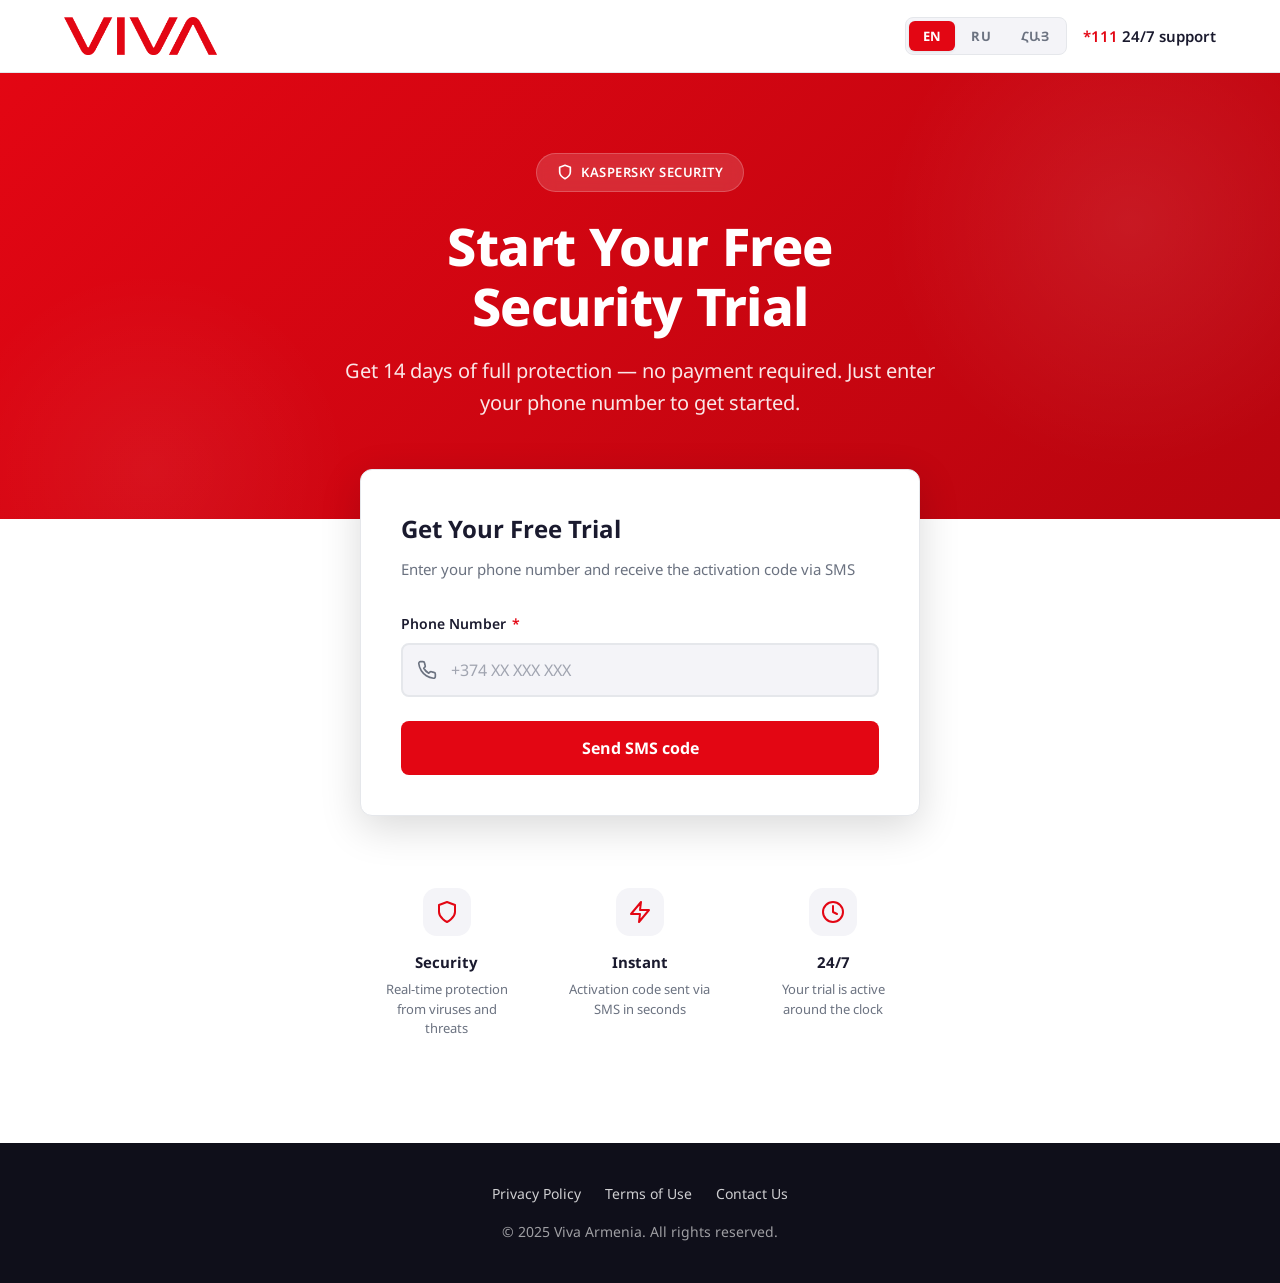
==== template/landing.html @ 650e8e5c "feat: add different sms" ====
<!DOCTYPE html>
<html lang="en">
<head>
<meta charset="UTF-8">
<meta name="viewport" content="width=device-width, initial-scale=1.0">
<!-- content пустой: на localhost / 127.0.0.1 запросы идут на тот же host, порт 4000 (см. resolveApiBase). Иначе задай origin BFF, например https://api.example.com -->
<meta name="viva-api-base" content="">
<title>Viva Armenia — Get Your Security Subscription</title>
<link href="https://fonts.googleapis.com/css2?family=Noto+Sans+Armenian:wght@400;500;600;700;800;900&display=swap" rel="stylesheet">
<style>
/* =============================================
   viva-kit.css — CSS Kit for Viva-style Landing Pages
   Based on viva.am design language
   ============================================= */
*, *::before, *::after { margin: 0; padding: 0; box-sizing: border-box; }
html { scroll-behavior: smooth; }
body {
    font-family: 'Noto Sans Armenian', -apple-system, BlinkMacSystemFont, 'Segoe UI', sans-serif;
    color: #1a1a2e;
    background: #fff;
    line-height: 1.6;
    -webkit-font-smoothing: antialiased;
    overflow-x: hidden;
}
a { text-decoration: none; color: inherit; }
img { max-width: 100%; display: block; }
button { cursor: pointer; font-family: inherit; }
ul { list-style: none; }

:root {
    --viva-red: #E30613;
    --viva-red-dark: #B8050F;
    --viva-red-light: #FF2030;
    --viva-bg: #FFFFFF;
    --viva-bg-alt: #F4F4F8;
    --viva-bg-dark: #0F0F1A;
    --viva-text: #1A1A2E;
    --viva-text-muted: #6B7280;
    --viva-text-light: #FFFFFF;
    --viva-border: #E5E7EB;
    --viva-success: #10B981;
    --viva-warning: #F59E0B;
    --viva-error: #EF4444;
    --viva-shadow-sm: 0 1px 3px rgba(0,0,0,0.08);
    --viva-shadow: 0 4px 16px rgba(0,0,0,0.1);
    --viva-shadow-lg: 0 12px 40px rgba(0,0,0,0.15);
    --viva-radius: 12px;
    --viva-radius-sm: 8px;
    --viva-radius-lg: 20px;
    --viva-max-width: 1200px;
    --viva-transition: 0.25s cubic-bezier(0.4, 0, 0.2, 1);
}

.container { max-width: var(--viva-max-width); margin: 0 auto; padding: 0 24px; }

/* ===== HEADER ===== */
.viva-header {
    background: rgba(255,255,255,0.95);
    border-bottom: 1px solid var(--viva-border);
    position: sticky;
    top: 0;
    z-index: 100;
    backdrop-filter: blur(12px);
}
.viva-header__inner {
    max-width: var(--viva-max-width);
    margin: 0 auto;
    padding: 0 24px;
    height: 72px;
    display: flex;
    align-items: center;
    justify-content: space-between;
}
.viva-logo { display: flex; align-items: center; gap: 12px; text-decoration: none; }
.viva-logo img {
    height: 38px;
    width: auto;
    max-width: 200px;
    object-fit: contain;
    display: block;
}
.viva-header__phone { font-size: 15px; font-weight: 600; color: var(--viva-text); }
.viva-header__phone a { color: var(--viva-red); }

/* ===== LANG SWITCHER ===== */
.viva-lang-switcher {
    display: flex; gap: 2px;
    background: var(--viva-bg-alt);
    border-radius: 8px; padding: 3px;
    border: 1px solid var(--viva-border);
}
.viva-lang-btn {
    padding: 6px 14px; border: none; background: transparent;
    font-family: inherit; font-size: 13px; font-weight: 700;
    color: var(--viva-text-muted); cursor: pointer;
    border-radius: 6px; transition: var(--viva-transition);
    letter-spacing: 0.3px; text-transform: uppercase;
}
.viva-lang-btn.active {
    background: var(--viva-red); color: var(--viva-text-light);
    box-shadow: var(--viva-shadow-sm);
}
.viva-lang-btn:hover:not(.active) { color: var(--viva-text); background: rgba(0,0,0,0.04); }

/* ===== HERO ===== */
.viva-hero {
    background: linear-gradient(135deg, var(--viva-red) 0%, var(--viva-red-dark) 100%);
    position: relative; overflow: hidden;
    padding: 80px 0 100px;
}
.viva-hero::before {
    content: ''; position: absolute;
    top: -100px; right: -100px;
    width: 500px; height: 500px;
    background: radial-gradient(circle, rgba(255,255,255,0.08) 0%, transparent 70%);
    border-radius: 50%;
}
.viva-hero::after {
    content: ''; position: absolute;
    bottom: -150px; left: -50px;
    width: 400px; height: 400px;
    background: radial-gradient(circle, rgba(255,255,255,0.05) 0%, transparent 70%);
    border-radius: 50%;
}
.viva-hero__content {
    position: relative; z-index: 1;
    text-align: center; color: var(--viva-text-light);
}
.viva-hero__badge {
    display: inline-flex; align-items: center; gap: 8px;
    background: rgba(255,255,255,0.15);
    backdrop-filter: blur(8px);
    padding: 8px 20px; border-radius: 100px;
    font-size: 13px; font-weight: 600;
    letter-spacing: 0.5px; text-transform: uppercase;
    margin-bottom: 24px;
    border: 1px solid rgba(255,255,255,0.2);
}
.viva-hero h1 {
    font-size: clamp(32px, 5vw, 52px);
    font-weight: 800; line-height: 1.15;
    margin-bottom: 20px; letter-spacing: -0.5px;
}
.viva-hero p {
    font-size: clamp(16px, 2vw, 20px);
    opacity: 0.9; max-width: 600px;
    margin: 0 auto; line-height: 1.6;
}

/* ===== MAIN ===== */
.viva-main {
    margin-top: -50px;
    position: relative; z-index: 2;
    padding-bottom: 80px;
}
.viva-main__inner {
    max-width: 560px; margin: 0 auto;
}

/* ===== CARD ===== */
.viva-card {
    background: var(--viva-bg);
    border-radius: var(--viva-radius);
    box-shadow: var(--viva-shadow-lg);
    padding: 40px;
    border: 1px solid var(--viva-border);
}
.viva-card__title {
    font-size: 24px; font-weight: 700;
    margin-bottom: 8px; color: var(--viva-text);
}
.viva-card__subtitle {
    font-size: 15px; color: var(--viva-text-muted);
    margin-bottom: 32px;
}

/* ===== FORM ===== */
.viva-form-group { margin-bottom: 24px; }
.viva-form-label {
    display: block; font-size: 14px;
    font-weight: 600; margin-bottom: 8px;
    color: var(--viva-text);
}
.viva-form-label span { color: var(--viva-red); margin-left: 2px; }
.viva-input-wrap { position: relative; }
.viva-input-wrap .viva-input-icon {
    position: absolute; left: 16px; top: 50%;
    transform: translateY(-50%);
    color: var(--viva-text-muted);
    pointer-events: none; display: flex;
}
.viva-input {
    width: 100%; padding: 14px 16px 14px 48px;
    border: 2px solid var(--viva-border);
    border-radius: var(--viva-radius-sm);
    font-size: 16px; font-family: inherit;
    color: var(--viva-text); background: var(--viva-bg-alt);
    transition: var(--viva-transition);
}
.viva-input:focus {
    outline: none; border-color: var(--viva-red);
    background: var(--viva-bg);
    box-shadow: 0 0 0 4px rgba(227, 6, 19, 0.1);
}
.viva-input::placeholder { color: #A0A4B0; }
.viva-input.input-error { border-color: var(--viva-error); background: #FEF2F2; }
.viva-field-error {
    font-size: 13px; color: var(--viva-error);
    margin-top: 6px; display: none;
}
.viva-field-error.show { display: block; }

.viva-otp-step {
    display: none;
    margin-top: 20px;
    padding-top: 20px;
    border-top: 1px solid var(--viva-border);
}
.viva-otp-step.is-visible { display: block; }

/* ===== BUTTONS ===== */
.viva-btn {
    display: inline-flex; align-items: center;
    justify-content: center; gap: 10px;
    padding: 16px 32px; border: none;
    border-radius: var(--viva-radius-sm);
    font-size: 16px; font-weight: 700;
    font-family: inherit; transition: var(--viva-transition);
    cursor: pointer; width: 100%;
    position: relative; overflow: hidden;
}
.viva-btn--primary {
    background: var(--viva-red); color: var(--viva-text-light);
}
.viva-btn--primary:hover {
    background: var(--viva-red-dark);
    transform: translateY(-1px);
    box-shadow: 0 6px 20px rgba(227, 6, 19, 0.35);
}
.viva-btn--primary:active { transform: translateY(0); }
.viva-btn:disabled {
    opacity: 0.6; cursor: not-allowed;
    transform: none !important; box-shadow: none !important;
}
.viva-btn__spinner {
    width: 20px; height: 20px;
    border: 2.5px solid rgba(255,255,255,0.3);
    border-top-color: #fff; border-radius: 50%;
    animation: spin 0.7s linear infinite; display: none;
}
.viva-btn--loading .viva-btn__spinner { display: block; }
.viva-btn--loading .viva-btn__text { opacity: 0; }
@keyframes spin { to { transform: rotate(360deg); } }

/* ===== RESULT ===== */
.viva-result { margin-top: 28px; display: none; }
.viva-result.show { display: block; animation: fadeSlideUp 0.4s ease; }
@keyframes fadeSlideUp {
    from { opacity: 0; transform: translateY(12px); }
    to { opacity: 1; transform: translateY(0); }
}
.viva-result__card {
    border-radius: var(--viva-radius-sm);
    padding: 24px; border: 1px solid;
}
.viva-result__card--success { background: #F0FDF4; border-color: #BBF7D0; }
.viva-result__card--error { background: #FEF2F2; border-color: #FECACA; }
.viva-result__header {
    display: flex; align-items: center; gap: 12px; margin-bottom: 16px;
}
.viva-result__icon {
    width: 40px; height: 40px; border-radius: 50%;
    display: flex; align-items: center; justify-content: center;
    flex-shrink: 0;
}
.viva-result__icon--success { background: var(--viva-success); color: white; }
.viva-result__icon--error { background: var(--viva-error); color: white; }
.viva-result__title { font-size: 18px; font-weight: 700; }
.viva-result__title--success { color: #166534; }
.viva-result__title--error { color: #991B1B; }
.viva-result__details {
    list-style: none; display: flex; flex-direction: column; gap: 10px;
}
.viva-result__detail {
    display: flex; justify-content: space-between; align-items: center;
    font-size: 14px; padding-bottom: 10px;
    border-bottom: 1px solid rgba(0,0,0,0.06);
}
.viva-result__detail:last-child { border-bottom: none; padding-bottom: 0; }
.viva-result__label { color: var(--viva-text-muted); font-weight: 500; }
.viva-result__value { font-weight: 600; color: var(--viva-text); text-align: right; }
.viva-result__status {
    display: inline-flex; align-items: center; gap: 6px;
    padding: 3px 10px; border-radius: 100px;
    font-size: 12px; font-weight: 700;
    text-transform: uppercase; letter-spacing: 0.3px;
}
.viva-result__status--active { background: #DCFCE7; color: #166534; }
.viva-result__status--expired { background: #FEF3C7; color: #92400E; }
.viva-result__status--cancelled { background: #FEE2E2; color: #991B1B; }
.viva-result__status--trial { background: #DBEAFE; color: #1E40AF; }
.viva-result__status__dot { width: 7px; height: 7px; border-radius: 50%; }
.viva-result__status--active .viva-result__status__dot { background: #16A34A; }
.viva-result__status--expired .viva-result__status__dot { background: #D97706; }
.viva-result__status--cancelled .viva-result__status__dot { background: #DC2626; }
.viva-result__status--trial .viva-result__status__dot { background: #2563EB; }

.viva-result__message {
    margin-top: 16px; padding: 12px 16px;
    border-radius: var(--viva-radius-sm);
    font-size: 14px; line-height: 1.5;
}
.viva-result__message--success { background: rgba(16, 185, 129, 0.1); color: #166534; }
.viva-result__message--error { background: rgba(239, 68, 68, 0.1); color: #991B1B; }

/* ===== FEATURES ===== */
.viva-features {
    margin-top: 48px;
    display: grid;
    grid-template-columns: repeat(3, 1fr);
    gap: 20px;
}
@media (max-width: 768px) { .viva-features { grid-template-columns: 1fr; } }
.viva-feature { text-align: center; padding: 24px 16px; }
.viva-feature__icon {
    width: 48px; height: 48px; border-radius: 14px;
    background: var(--viva-bg-alt);
    display: flex; align-items: center; justify-content: center;
    margin: 0 auto 14px; color: var(--viva-red);
}
.viva-feature__title { font-size: 15px; font-weight: 700; margin-bottom: 6px; color: var(--viva-text); }
.viva-feature__desc { font-size: 13px; color: var(--viva-text-muted); line-height: 1.5; }

/* ===== FOOTER ===== */
.viva-footer {
    background: var(--viva-bg-dark);
    color: rgba(255,255,255,0.6);
    padding: 40px 0; text-align: center; font-size: 14px;
}
.viva-footer a { color: rgba(255,255,255,0.8); transition: var(--viva-transition); }
.viva-footer a:hover { color: #fff; }
.viva-footer__links {
    display: flex; justify-content: center;
    gap: 24px; margin-bottom: 16px; flex-wrap: wrap;
}

/* ===== RESPONSIVE ===== */
@media (max-width: 600px) {
    .viva-hero { padding: 50px 0 70px; }
    .viva-card { padding: 28px 20px; }
    .viva-header__phone { display: none; }
    .viva-lang-switcher { gap: 1px; padding: 2px; }
    .viva-lang-btn { padding: 5px 10px; font-size: 12px; }
}

.fade-in { animation: fadeIn 0.5s ease; }
@keyframes fadeIn { from { opacity: 0; } to { opacity: 1; } }
</style>
</head>
<body>

<!-- ===== HEADER ===== -->
<header class="viva-header">
    <div class="viva-header__inner">
        <a href="#" class="viva-logo" aria-label="Viva" title="Viva">
            <img
                src="./viva-logo-for-web.webp"
                alt="Viva"
                width="160"
                height="40"
                decoding="async"
                fetchpriority="high"
            >
        </a>
        <div style="display:flex;align-items:center;gap:16px;">
            <div class="viva-lang-switcher" id="langSwitcher">
                <button class="viva-lang-btn active" data-lang="en">EN</button>
                <button class="viva-lang-btn" data-lang="ru">RU</button>
                <button class="viva-lang-btn" data-lang="hy">ՀԱՅ</button>
            </div>
            <div class="viva-header__phone">
                <a href="tel:*111">*111</a> <span data-i18n="header.support">24/7 support</span>
            </div>
        </div>
    </div>
</header>

<!-- ===== HERO ===== -->
<section class="viva-hero">
    <div class="container">
        <div class="viva-hero__content">
            <div class="viva-hero__badge">
                <svg width="16" height="16" viewBox="0 0 24 24" fill="none" stroke="currentColor" stroke-width="2.5" stroke-linecap="round" stroke-linejoin="round"><path d="M12 22s8-4 8-10V5l-8-3-8 3v7c0 6 8 10 8 10z"/></svg>
                Kaspersky Security
            </div>
            <h1 data-i18n="hero.title">Start Your Free<br>Security Trial</h1>
            <p data-i18n="hero.subtitle">Get 14 days of full protection — no payment required. Just enter your phone number to get started.</p>
        </div>
    </div>
</section>

<!-- ===== MAIN ===== -->
<main class="viva-main">
    <div class="viva-main__inner">
        <div class="viva-card">
            <h2 class="viva-card__title" data-i18n="card.title">Get Your Free Trial</h2>
            <p class="viva-card__subtitle" data-i18n="card.subtitle">Enter your phone number and receive the activation code via SMS</p>

            <form id="checkForm" novalidate>
                <div class="viva-form-group">
                    <label class="viva-form-label" data-i18n="form.phoneLabel">Phone Number <span>*</span></label>
                    <div class="viva-input-wrap">
                        <div class="viva-input-icon">
                            <svg width="20" height="20" viewBox="0 0 24 24" fill="none" stroke="currentColor" stroke-width="2" stroke-linecap="round" stroke-linejoin="round"><path d="M22 16.92v3a2 2 0 0 1-2.18 2 19.79 19.79 0 0 1-8.63-3.07 19.5 19.5 0 0 1-6-6 19.79 19.79 0 0 1-3.07-8.67A2 2 0 0 1 4.11 2h3a2 2 0 0 1 2 1.72c.127.96.361 1.903.7 2.81a2 2 0 0 1-.45 2.11L8.09 9.91a16 16 0 0 0 6 6l1.27-1.27a2 2 0 0 1 2.11-.45c.907.339 1.85.573 2.81.7A2 2 0 0 1 22 16.92z"/></svg>
                        </div>
                        <input
                            type="tel"
                            id="phoneInput"
                            class="viva-input"
                            placeholder="+374 XX XXX XXX"
                            autocomplete="tel"
                            maxlength="17"
                        >
                    </div>
                    <div class="viva-field-error" id="phoneError"></div>
                </div>

                <div class="viva-otp-step" id="otpStep" aria-hidden="true">
                    <div class="viva-form-group">
                        <label class="viva-form-label" for="otpInput" data-i18n="form.otpLabel">SMS code</label>
                        <input
                            type="text"
                            id="otpInput"
                            class="viva-input"
                            inputmode="numeric"
                            autocomplete="one-time-code"
                            maxlength="12"
                            data-i18n-placeholder="form.otpPlaceholder"
                            placeholder="000000"
                        >
                        <div class="viva-field-error" id="otpError"></div>
                    </div>
                </div>

                <button type="submit" class="viva-btn viva-btn--primary" id="submitBtn">
                    <div class="viva-btn__spinner"></div>
                    <span class="viva-btn__text" data-i18n="form.submitBtn">Start Free Trial</span>
                </button>
            </form>

            <!-- Result Block -->
            <div class="viva-result" id="resultBlock"></div>
        </div>

        <!-- Features -->
        <div class="viva-features">
            <div class="viva-feature">
                <div class="viva-feature__icon">
                    <svg width="24" height="24" viewBox="0 0 24 24" fill="none" stroke="currentColor" stroke-width="2" stroke-linecap="round" stroke-linejoin="round"><path d="M12 22s8-4 8-10V5l-8-3-8 3v7c0 6 8 10 8 10z"/></svg>
                </div>
                <div class="viva-feature__title" data-i18n="features.security.title">Security</div>
                <div class="viva-feature__desc" data-i18n="features.security.desc">Real-time protection from viruses and threats</div>
            </div>
            <div class="viva-feature">
                <div class="viva-feature__icon">
                    <svg width="24" height="24" viewBox="0 0 24 24" fill="none" stroke="currentColor" stroke-width="2" stroke-linecap="round" stroke-linejoin="round"><path d="M13 2L3 14h9l-1 8 10-12h-9l1-8z"/></svg>
                </div>
                <div class="viva-feature__title" data-i18n="features.instant.title">Instant</div>
                <div class="viva-feature__desc" data-i18n="features.instant.desc">Activation code sent via SMS in seconds</div>
            </div>
            <div class="viva-feature">
                <div class="viva-feature__icon">
                    <svg width="24" height="24" viewBox="0 0 24 24" fill="none" stroke="currentColor" stroke-width="2" stroke-linecap="round" stroke-linejoin="round"><circle cx="12" cy="12" r="10"/><path d="M12 6v6l4 2"/></svg>
                </div>
                <div class="viva-feature__title" data-i18n="features.always.title">24/7</div>
                <div class="viva-feature__desc" data-i18n="features.always.desc">Your trial is active around the clock</div>
            </div>
        </div>
    </div>
</main>

<!-- ===== FOOTER ===== -->
<footer class="viva-footer">
    <div class="container">
        <div class="viva-footer__links">
            <a href="#" data-i18n="footer.privacy">Privacy Policy</a>
            <a href="#" data-i18n="footer.terms">Terms of Use</a>
            <a href="tel:*111" data-i18n="footer.contact">Contact Us</a>
        </div>
        <p data-i18n="footer.copyright">© 2025 Viva Armenia. All rights reserved.</p>
    </div>
</footer>

<!-- ===== SHARED SCRIPTS ===== -->
<script>
/* =============================================
   i18n.js — Multi-language support
   ============================================= */
var i18n = (function() {
    'use strict';
    var currentLang = 'en';
    var fallbackLang = 'en';

    var dict = {
        en: {
            'header.support': '24/7 support',
            'hero.title': 'Start Your Free<br>Security Trial',
            'hero.subtitle': 'Get 14 days of full protection — no payment required. Just enter your phone number to get started.',
            'card.title': 'Get Your Free Trial',
            'card.subtitle': 'Enter your phone number and receive the activation code via SMS',
            'form.phoneLabel': 'Phone Number <span>*</span>',
            'form.phonePlaceholder': '+374 XX XXX XXX',
            'form.submitBtn': 'Start Free Trial',
            'form.sendCode': 'Send SMS code',
            'form.confirmOtp': 'Confirm subscription',
            'form.otpLabel': 'Code from SMS <span>*</span>',
            'form.otpPlaceholder': 'Enter code',
            'form.otpError': 'Enter the code from the SMS',
            'form.phoneError': 'Please enter a valid phone number in +374 XX XXX XXX format',
            'result.found': 'Trial Activated',
            'result.notFound': 'Activation Failed',
            'result.status': 'Status',
            'result.product': 'Product',
            'result.start': 'Start Date',
            'result.end': 'End Date',
            'result.daysLeft': 'Days Left',
            'result.devices': 'Devices',
            'result.active': 'Active',
            'result.trial': 'Trial',
            'result.expired': 'Expired',
            'result.cancelled': 'Cancelled',
            'result.successMsg': 'Your free trial is active! Download the app and use the activation code to start protecting your device.',
            'result.errorMsg': 'Could not activate the trial. Please check your number and try again.',
            'result.alreadySubscribed': 'This number already has an active subscription.',
            'result.apiError': 'Error: ',
            'features.security.title': 'Security',
            'features.security.desc': 'Real-time protection from viruses and threats',
            'features.instant.title': 'Instant',
            'features.instant.desc': 'Activation code sent via SMS in seconds',
            'features.always.title': '24/7',
            'features.always.desc': 'Your trial is active around the clock',
            'footer.privacy': 'Privacy Policy',
            'footer.terms': 'Terms of Use',
            'footer.contact': 'Contact Us',
            'footer.copyright': '© 2025 Viva Armenia. All rights reserved.'
        },
        ru: {
            'header.support': 'Поддержка 24/7',
            'hero.title': 'Начните бесплатный<br>пробный период',
            'hero.subtitle': '14 дней полной защиты — без оплаты. Просто введите номер телефона, чтобы начать.',
            'card.title': 'Получить пробный период',
            'card.subtitle': 'Введите номер телефона и получите код активации по SMS',
            'form.phoneLabel': 'Номер телефона <span>*</span>',
            'form.phonePlaceholder': '+374 XX XXX XXX',
            'form.submitBtn': 'Начать пробный период',
            'form.sendCode': 'Получить код по SMS',
            'form.confirmOtp': 'Подтвердить подписку',
            'form.otpLabel': 'Код из SMS <span>*</span>',
            'form.otpPlaceholder': 'Введите код',
            'form.otpError': 'Введите код из SMS',
            'form.phoneError': 'Введите корректный номер телефона в формате +374 XX XXX XXX',
            'result.found': 'Пробный период активирован',
            'result.notFound': 'Не удалось активировать',
            'result.status': 'Статус',
            'result.product': 'Продукт',
            'result.start': 'Начало',
            'result.end': 'Окончание',
            'result.daysLeft': 'Осталось дней',
            'result.devices': 'Устройства',
            'result.active': 'Активна',
            'result.trial': 'Пробная',
            'result.expired': 'Истекла',
            'result.cancelled': 'Отменена',
            'result.successMsg': 'Ваш пробный период активен! Скачайте приложение и используйте код активации для защиты устройства.',
            'result.errorMsg': 'Не удалось активировать пробный период. Проверьте номер и попробуйте снова.',
            'result.alreadySubscribed': 'На этот номер уже оформлена подписка.',
            'result.apiError': 'Ошибка: ',
            'features.security.title': 'Безопасность',
            'features.security.desc': 'Защита от вирусов и угроз в реальном времени',
            'features.instant.title': 'Мгновенно',
            'features.instant.desc': 'Код активации приходит по SMS за секунды',
            'features.always.title': '24/7',
            'features.always.desc': 'Пробный период активен круглосуточно',
            'footer.privacy': 'Политика конфиденциальности',
            'footer.terms': 'Условия использования',
            'footer.contact': 'Связаться с нами',
            'footer.copyright': '© 2025 Viva Armenia. Все права защищены.'
        },
        hy: {
            'header.support': '24/7 աջակցություն',
            'hero.title': 'Սկսեք անվճար<br>փորձնական ամկետ',
            'hero.subtitle': '14 օր ամբողջական պաշտպանություն՝ առանց վճարման։ Պարզապես մուտքագրեք հեռախոսահամարը։',
            'card.title': 'Ստանալ փորձնական ամկետ',
            'card.subtitle': 'Մուտքագրեք հեռախոսահամարը և ստացեք ակտիվացման կոդը SMS-ով',
            'form.phoneLabel': 'Հեռախոսահամար <span>*</span>',
            'form.phonePlaceholder': '+374 XX XXX XXX',
            'form.submitBtn': 'Սկսել փորձնականը',
            'form.sendCode': 'Ուղարկել կոդը SMS-ով',
            'form.confirmOtp': 'Հաստատել բաժանորդագրությունը',
            'form.otpLabel': 'Կոդը SMS-ից <span>*</span>',
            'form.otpPlaceholder': 'Մուտքագրեք կոդը',
            'form.otpError': 'Մուտքագրեք SMS-ում ստացած կոդը',
            'form.phoneError': 'Խնդրում ենք մուտքագրել ճիշտ հեռախոսահամար +374 XX XXX XXX ձևաչափով',
            'result.found': 'Փորձնականը ակտիվացված է',
            'result.notFound': 'Ակտիվացումը ձախողվեց',
            'result.status': 'Կարգավիճակ',
            'result.product': 'Արտադրանք',
            'result.start': 'Սկիզբ',
            'result.end': 'Ավարտ',
            'result.daysLeft': 'նացած օրեր',
            'result.devices': 'Սարքեր',
            'result.active': 'Ակտիվ',
            'result.trial': 'Փորձնական',
            'result.expired': 'Ժամկետանց',
            'result.cancelled': 'Չեղարկված',
            'result.successMsg': 'Ձեր փորձնականը ակտիվ է։ Ներբեռնեք հավելվածը և օգտագործեք ակտիվացման կոդը։',
            'result.errorMsg': 'Չհաջողվեց ակտիվացնել փորնականը։ Ստուգեք համարը և փորեք կրկին։',
            'result.alreadySubscribed': 'Այս համարը արդեն ունի ակտիվ բաժանորդագրություն։',
            'result.apiError': 'Սխալ։ ',
            'features.security.title': 'Անվտանգություն',
            'features.security.desc': 'Պաշտպանություն վիրուսներից և սպառնալիքներից իրական ժամանակում',
            'features.instant.title': 'Ակնթարթային',
            'features.instant.desc': 'Ակտիվացման կոդը ուղարկվում է SMS-ով վայրկյանների ընթացքում',
            'features.always.title': '24/7',
            'features.always.desc': 'Փորձնականը ակտիվ է շուրջօրյա',
            'footer.privacy': 'Գաղտնիության քաղաքականություն',
            'footer.terms': 'Օգտագործման պայմաններ',
            'footer.contact': 'Կապվել մեզ հետ',
            'footer.copyright': '© 2025 Viva Armenia. Բոլոր իրավունքները պաշտպանված են։'
        }
    };

    function t(key, fallback) {
        var langDict = dict[currentLang] || dict[fallbackLang];
        var val = langDict[key];
        if (val !== undefined) return val;
        if (fallback) return fallback;
        return dict[fallbackLang][key] || key;
    }

    function setLang(lang) {
        if (!dict[lang]) lang = fallbackLang;
        currentLang = lang;
        document.documentElement.lang = lang === 'hy' ? 'hy' : lang;

        document.querySelectorAll('[data-i18n]').forEach(function(el) {
            var key = el.getAttribute('data-i18n');
            el.innerHTML = t(key);
        });

        document.querySelectorAll('[data-i18n-placeholder]').forEach(function(el) {
            var key = el.getAttribute('data-i18n-placeholder');
            el.setAttribute('placeholder', t(key));
        });

        document.querySelectorAll('.viva-lang-btn').forEach(function(btn) {
            btn.classList.toggle('active', btn.getAttribute('data-lang') === lang);
        });

        try { localStorage.setItem('viva_lang', lang); } catch(e) {}
        document.dispatchEvent(new CustomEvent('viva-lang-change', { detail: { lang: lang } }));
    }

    function getLang() { return currentLang; }

    function addTranslations(lang, obj) {
        if (!dict[lang]) dict[lang] = {};
        for (var key in obj) {
            if (obj.hasOwnProperty(key)) dict[lang][key] = obj[key];
        }
    }

    function init() {
        var saved = null;
        try { saved = localStorage.getItem('viva_lang'); } catch(e) {}
        if (saved && dict[saved]) setLang(saved);
    }

    return { t: t, setLang: setLang, getLang: getLang, addTranslations: addTranslations, init: init, dict: dict };
})();

/* =============================================
   phone-formatter.js
   ============================================= */
var PhoneFormatter = (function() {
    'use strict';
    return {
        format: function(raw) {
            var digits = raw.replace(/\D/g, '');
            if (!digits.startsWith('374')) {
                if (digits.startsWith('0')) digits = '374' + digits.slice(1);
                else if (!digits.startsWith('3')) digits = '374' + digits;
            }
            var formatted = '+374';
            var rest = digits.slice(3);
            if (rest.length > 0) formatted += ' ' + rest.slice(0, 2);
            if (rest.length > 2) formatted += ' ' + rest.slice(2, 5);
            if (rest.length > 5) formatted += ' ' + rest.slice(5, 8);
            return formatted;
        },
        clean: function(formatted) {
            return '+' + formatted.replace(/\D/g, '');
        },
        validate: function(phone) {
            var digits = phone.replace(/\D/g, '');
            return digits.length >= 11 && digits.length <= 14 && digits.startsWith('374');
        }
    };
})();

/* =============================================
   api-client.js — Landing endpoints
   ============================================= */
var APIClient = (function() {
    'use strict';
    var baseUrl = '';

    function landingPath(rest) {
        var lang = (typeof i18n !== 'undefined' && i18n.getLang) ? i18n.getLang() : 'en';
        return '/landing/' + lang + rest;
    }

    return {
        setBaseUrl: function(url) { baseUrl = String(url || '').replace(/\/+$/, ''); },
        _request: function(method, path, body) {
            var url = baseUrl + path;
            var opts = { method: method, headers: {} };
            if (body != null && method !== 'GET' && method !== 'HEAD') {
                opts.headers['Content-Type'] = 'application/json';
                opts.body = JSON.stringify(body);
            }
            return fetch(url, opts).then(function(resp) {
                return resp.text().then(function(text) {
                    var json = null;
                    if (text) {
                        try { json = JSON.parse(text); } catch (e) { /* non-JSON body */ }
                    }
                    if (!resp.ok) {
                        var msg = (json && json.error) ? json.error : ('HTTP ' + resp.status + (text ? ': ' + text.slice(0, 400) : ''));
                        throw new Error(msg);
                    }
                    return json || {};
                });
            });
        },
        initSubscription: function(data) {
            return this._request('POST', landingPath('/init-subscription'), data);
        },
        confirmSubscription: function(data) {
            return this._request('POST', landingPath('/confirm-subscription'), data);
        },
        getSubscriberInfo: function(phone) {
            var digits = String(phone).replace(/\D/g, '');
            return this._request('GET', landingPath('/subscriber-info/' + encodeURIComponent(digits)), null);
        },
        postSubscriberInfo: function(data) {
            return this._request('POST', landingPath('/subscriber-info'), data);
        }
    };
})();

/* =============================================
   ui-helpers.js
   ============================================= */
var UI = (function() {
    'use strict';
    function $(sel) { return document.querySelector(sel); }

    function showLoading(btn) { btn.classList.add('viva-btn--loading'); btn.disabled = true; }
    function hideLoading(btn) { btn.classList.remove('viva-btn--loading'); btn.disabled = false; }

    function showError(input, errorEl, msg) {
        input.classList.add('input-error');
        if (errorEl) { errorEl.innerHTML = msg || ''; errorEl.classList.add('show'); }
    }
    function clearError(input, errorEl) {
        input.classList.remove('input-error');
        if (errorEl) errorEl.classList.remove('show');
    }

    function esc(str) {
        var div = document.createElement('div');
        div.textContent = str || '';
        return div.innerHTML;
    }

    function renderResult(container, data) {
        var statusVal = data.status || 'trial';
        var isActive = (statusVal === 'active' || statusVal === 'trial');
        var statusClass = statusVal === 'trial' ? 'trial' : statusVal === 'active' ? 'active' : statusVal === 'expired' ? 'expired' : 'cancelled';

        var detailsHTML = '';
        if (data.product) {
            detailsHTML += '<li class="viva-result__detail">' +
                '<span class="viva-result__label">' + i18n.t('result.product') + '</span>' +
                '<span class="viva-result__value">' + esc(data.product) + '</span></li>';
        }
        if (data.startDate) {
            detailsHTML += '<li class="viva-result__detail">' +
                '<span class="viva-result__label">' + i18n.t('result.start') + '</span>' +
                '<span class="viva-result__value">' + esc(data.startDate) + '</span></li>';
        }
        if (data.endDate) {
            detailsHTML += '<li class="viva-result__detail">' +
                '<span class="viva-result__label">' + i18n.t('result.end') + '</span>' +
                '<span class="viva-result__value">' + esc(data.endDate) + '</span></li>';
        }
        if (data.daysLeft !== undefined) {
            detailsHTML += '<li class="viva-result__detail">' +
                '<span class="viva-result__label">' + i18n.t('result.daysLeft') + '</span>' +
                '<span class="viva-result__value">' + data.daysLeft + '</span></li>';
        }
        if (data.devices) {
            detailsHTML += '<li class="viva-result__detail">' +
                '<span class="viva-result__label">' + i18n.t('result.devices') + '</span>' +
                '<span class="viva-result__value">' + esc(data.devices) + '</span></li>';
        }
        if (data.activationCode) {
            detailsHTML += '<li class="viva-result__detail">' +
                '<span class="viva-result__label">Activation Code</span>' +
                '<span class="viva-result__value" style="font-family:monospace;letter-spacing:1px;font-size:16px;">' + esc(data.activationCode) + '</span></li>';
        }
        if (data.downloadUrl) {
            detailsHTML += '<li class="viva-result__detail">' +
                '<span class="viva-result__label">Download</span>' +
                '<span class="viva-result__value"><a href="' + esc(data.downloadUrl) + '" target="_blank" style="color:var(--viva-red);font-weight:600;">Download App →</a></span></li>';
        }

        var statusLabel = i18n.t('result.' + statusVal) || statusVal;

        var messageHTML = '';
        if (isActive) {
            messageHTML = '<div class="viva-result__message viva-result__message--success">' +
                (data.message || i18n.t('result.successMsg')) +
                '</div>';
        } else {
            messageHTML = '<div class="viva-result__message viva-result__message--error">' +
                (data.message || i18n.t('result.errorMsg')) +
                '</div>';
        }

        container.innerHTML =
            '<div class="viva-result__card viva-result__card--' + (isActive ? 'success' : 'error') + '">' +
                '<div class="viva-result__header">' +
                    '<div class="viva-result__icon viva-result__icon--' + (isActive ? 'success' : 'error') + '">' +
                        (isActive ?
                            '<svg width="22" height="22" viewBox="0 0 24 24" fill="none" stroke="currentColor" stroke-width="2.5" stroke-linecap="round" stroke-linejoin="round"><polyline points="20 6 9 17 4 12"/></svg>' :
                            '<svg width="22" height="22" viewBox="0 0 24 24" fill="none" stroke="currentColor" stroke-width="2.5" stroke-linecap="round" stroke-linejoin="round"><circle cx="12" cy="12" r="10"/><line x1="15" y1="9" x2="9" y2="15"/><line x1="9" y1="9" x2="15" y2="15"/></svg>'
                        ) +
                    '</div>' +
                    '<div class="viva-result__title viva-result__title--' + (isActive ? 'success' : 'error') + '">' +
                        (isActive ? i18n.t('result.found') : i18n.t('result.notFound')) +
                    '</div>' +
                '</div>' +
                '<ul class="viva-result__details">' +
                    '<li class="viva-result__detail">' +
                        '<span class="viva-result__label">' + i18n.t('result.status') + '</span>' +
                        '<span class="viva-result__value">' +
                            '<span class="viva-result__status viva-result__status--' + statusClass + '">' +
                                '<span class="viva-result__status__dot"></span>' +
                                esc(statusLabel) +
                            '</span>' +
                        '</span>' +
                    '</li>' +
                    detailsHTML +
                '</ul>' +
                messageHTML +
            '</div>';
        container.classList.add('show');
    }

    return {
        $: $,
        showLoading: showLoading, hideLoading: hideLoading,
        showError: showError, clearError: clearError,
        renderResult: renderResult, esc: esc
    };
})();

/* =============================================
   app.js — Main application
   ============================================= */
var App = (function() {
    'use strict';

    var form, phoneInput, phoneError, otpStep, otpInput, otpError, submitBtn, submitBtnText, resultBlock;
    var subscriptionStage = 'phone';
    var pendingPhone = '';

    function formatVivaMessage(m) {
        if (m == null || m === '') return '';
        if (typeof m === 'string') return m;
        if (typeof m === 'object' && m.message != null) return String(m.message);
        try { return JSON.stringify(m); } catch (e) { return String(m); }
    }

    function mapLandingSubscriptionResult(data) {
        var confirm = data.confirm;
        var init = data.init;
        var m = confirm || init;
        if (!m) {
            return { status: 'error', message: i18n.t('result.errorMsg') };
        }
        var code = m.resultCode;
        var msg = formatVivaMessage(m.message);
        if (code === 0 || m.result === true) {
            return { status: 'trial', message: i18n.t('result.successMsg') };
        }
        if (code === 7) {
            return { status: 'trial', message: msg || i18n.t('result.alreadySubscribed') };
        }
        return { status: 'error', message: msg || i18n.t('result.errorMsg') };
    }

    function subscriptionPayload(phone, extra) {
        var o = {
            phoneNum: phone,
            locale: i18n.getLang()
        };
        if (extra) {
            for (var k in extra) {
                if (Object.prototype.hasOwnProperty.call(extra, k)) o[k] = extra[k];
            }
        }
        return o;
    }

    function resetOtpStep() {
        subscriptionStage = 'phone';
        pendingPhone = '';
        if (otpStep) {
            otpStep.classList.remove('is-visible');
            otpStep.setAttribute('aria-hidden', 'true');
        }
        if (otpInput) otpInput.value = '';
        if (otpInput && otpError) UI.clearError(otpInput, otpError);
        updateSubmitLabel();
    }

    function updateSubmitLabel() {
        if (!submitBtnText) return;
        if (subscriptionStage === 'otp') {
            submitBtnText.innerHTML = i18n.t('form.confirmOtp');
        } else {
            submitBtnText.innerHTML = i18n.t('form.sendCode');
        }
    }

    function resolveApiBase() {
        var meta = document.querySelector('meta[name="viva-api-base"]');
        if (meta && meta.content && meta.content.trim()) {
            return meta.content.trim();
        }
        var h = window.location.hostname;
        if (h === 'localhost' || h === '127.0.0.1') {
            return window.location.protocol + '//' + h + ':4000';
        }
        return '';
    }

    function init() {
        var base = resolveApiBase();
        if (base) {
            APIClient.setBaseUrl(base);
        }

        form = UI.$('#checkForm');
        phoneInput = UI.$('#phoneInput');
        phoneError = UI.$('#phoneError');
        otpStep = UI.$('#otpStep');
        otpInput = UI.$('#otpInput');
        otpError = UI.$('#otpError');
        submitBtn = UI.$('#submitBtn');
        submitBtnText = submitBtn ? submitBtn.querySelector('.viva-btn__text') : null;
        resultBlock = UI.$('#resultBlock');

        initLangSwitcher();
        bindEvents();
        updateSubmitLabel();

        document.addEventListener('viva-lang-change', function() { updateSubmitLabel(); });
    }

    function initLangSwitcher() {
        document.querySelectorAll('.viva-lang-btn').forEach(function(btn) {
            btn.addEventListener('click', function() {
                i18n.setLang(this.getAttribute('data-lang'));
            });
        });
    }

    function bindEvents() {
        phoneInput.addEventListener('input', function() {
            var val = this.value;
            var formatted = PhoneFormatter.format(val);
            if (formatted !== val) phoneInput.value = formatted;
            UI.clearError(phoneInput, phoneError);
            resetOtpStep();
        });

        phoneInput.addEventListener('paste', function(e) {
            var pasted = (e.clipboardData || window.clipboardData).getData('text');
            e.preventDefault();
            phoneInput.value = PhoneFormatter.format(pasted);
            UI.clearError(phoneInput, phoneError);
            resetOtpStep();
        });

        if (otpInput) {
            otpInput.addEventListener('input', function() {
                UI.clearError(otpInput, otpError);
            });
        }

        form.addEventListener('submit', function(e) {
            e.preventDefault();
            if (subscriptionStage === 'otp') {
                handleConfirmOtp();
            } else {
                handleSubmit();
            }
        });
    }

    function handleSubmit() {
        var phone = phoneInput.value;
        var cleanPhone = PhoneFormatter.clean(phone);

        if (!PhoneFormatter.validate(phone)) {
            UI.showError(phoneInput, phoneError, i18n.t('form.phoneError'));
            phoneInput.focus();
            return;
        }

        UI.showLoading(submitBtn);
        resultBlock.classList.remove('show');

        APIClient.initSubscription(subscriptionPayload(cleanPhone, { skipConfirm: true }))
            .then(function(data) {
                var ir = data.init;
                if (!ir) {
                    UI.renderResult(resultBlock, { status: 'error', message: i18n.t('result.errorMsg') });
                    return;
                }
                if (ir.resultCode === 7) {
                    UI.renderResult(resultBlock, mapLandingSubscriptionResult({ init: ir }));
                    return;
                }
                var okInit = (ir.resultCode === 0 || ir.result === true);
                if (!okInit) {
                    UI.renderResult(resultBlock, {
                        status: 'error',
                        message: formatVivaMessage(ir.message) || i18n.t('result.errorMsg')
                    });
                    return;
                }
                pendingPhone = cleanPhone;
                subscriptionStage = 'otp';
                otpStep.classList.add('is-visible');
                otpStep.setAttribute('aria-hidden', 'false');
                updateSubmitLabel();
                otpInput.focus();
            })
            .catch(function(err) {
                UI.renderResult(resultBlock, {
                    status: 'error',
                    message: i18n.t('result.apiError') + (err.message || i18n.t('result.errorMsg'))
                });
            })
            .finally(function() {
                UI.hideLoading(submitBtn);
            });
    }

    function handleConfirmOtp() {
        var otp = (otpInput.value || '').trim();
        if (!otp) {
            UI.showError(otpInput, otpError, i18n.t('form.otpError'));
            otpInput.focus();
            return;
        }
        if (!pendingPhone) {
            resetOtpStep();
            return;
        }

        UI.showLoading(submitBtn);
        resultBlock.classList.remove('show');

        APIClient.confirmSubscription(subscriptionPayload(pendingPhone, { otp: otp }))
            .then(function(data) {
                UI.renderResult(resultBlock, mapLandingSubscriptionResult(data));
                resetOtpStep();
            })
            .catch(function(err) {
                UI.renderResult(resultBlock, {
                    status: 'error',
                    message: i18n.t('result.apiError') + (err.message || i18n.t('result.errorMsg'))
                });
            })
            .finally(function() {
                UI.hideLoading(submitBtn);
            });
    }

    return { init: init };
})();

/* ===== Bootstrap ===== */
document.addEventListener('DOMContentLoaded', function() {
    i18n.init();
    App.init();
});
</script>

</body>
</html>
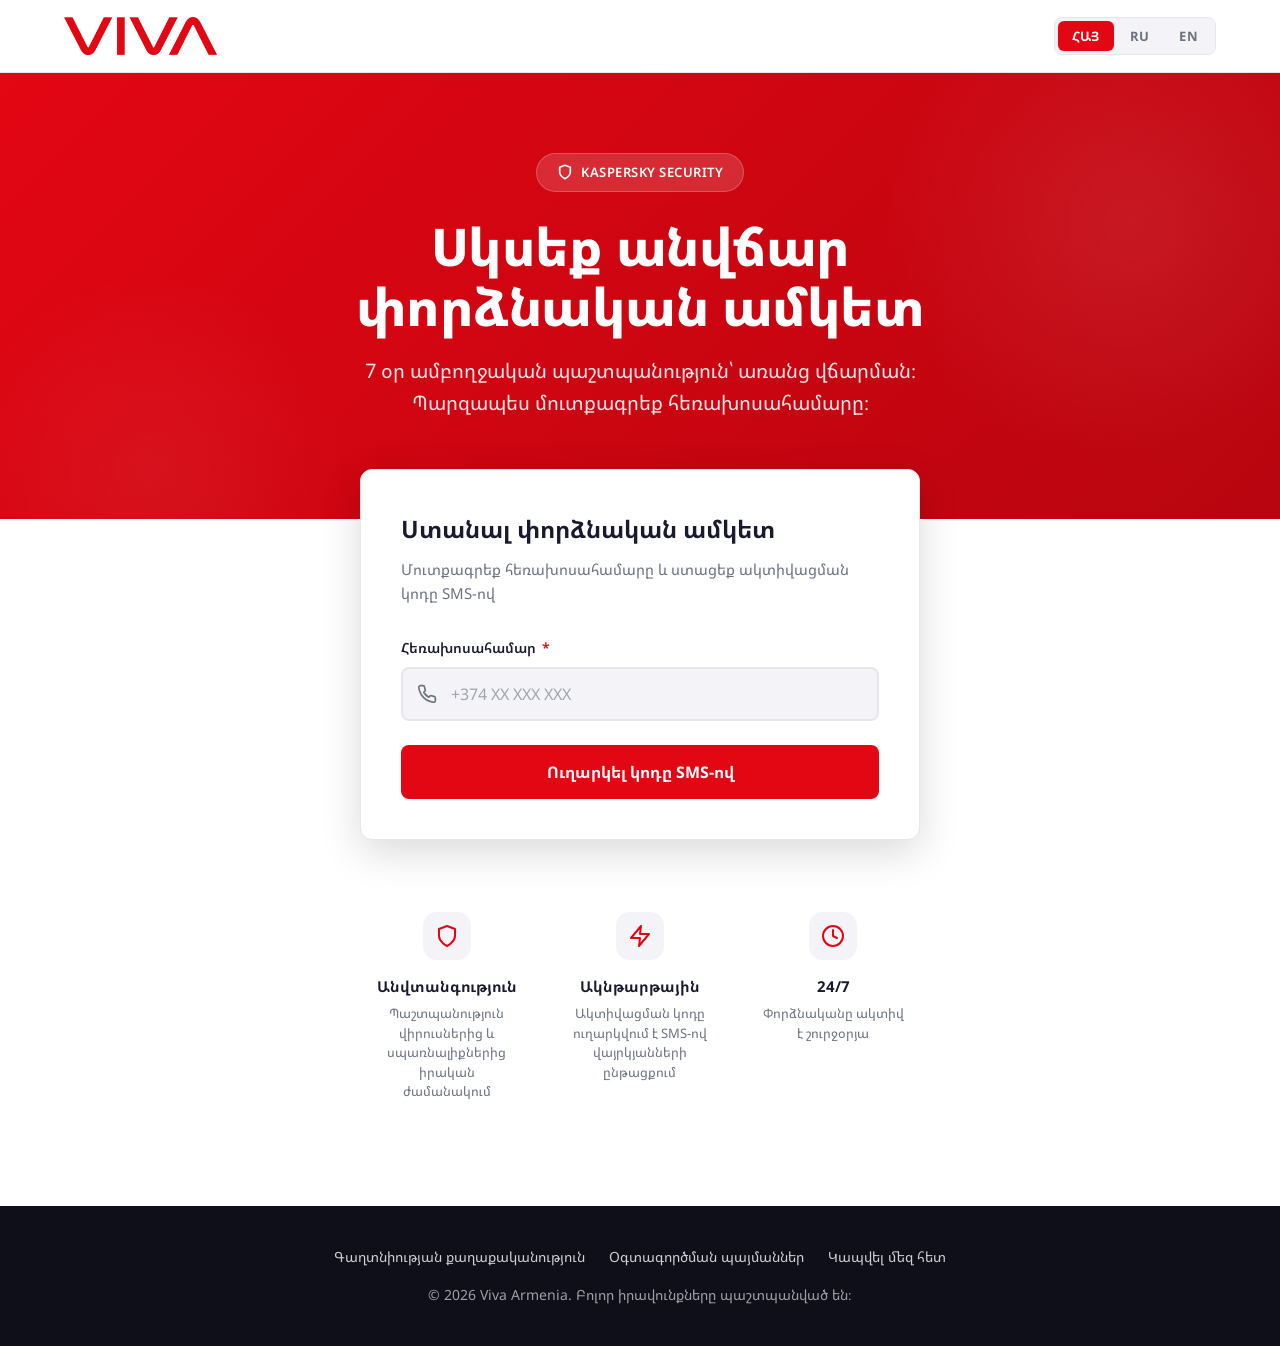
==== commit 3d91ad76: "fixed: fix landing lang and update main lang" ====
--- a/template/landing.html
+++ b/template/landing.html
@@ -1,5 +1,5 @@
 <!DOCTYPE html>
-<html lang="en">
+<html lang="hy">
 <head>
 <meta charset="UTF-8">
 <meta name="viewport" content="width=device-width, initial-scale=1.0">
@@ -268,6 +268,14 @@
 .viva-result__header {
     display: flex; align-items: center; gap: 12px; margin-bottom: 16px;
 }
+.viva-result__header--standalone { margin-bottom: 0; }
+.viva-result__card--compact { padding: 22px 24px; }
+.viva-result__card--info {
+    background: #EFF6FF; border-color: #BFDBFE;
+}
+.viva-result__icon--info { background: #2563EB; color: white; }
+.viva-result__title--info { color: #1E3A8A; }
+.viva-form--hidden { display: none !important; }
 .viva-result__icon {
     width: 40px; height: 40px; border-radius: 50%;
     display: flex; align-items: center; justify-content: center;
@@ -374,12 +382,9 @@
         </a>
         <div style="display:flex;align-items:center;gap:16px;">
             <div class="viva-lang-switcher" id="langSwitcher">
-                <button class="viva-lang-btn active" data-lang="en">EN</button>
+                <button class="viva-lang-btn active" data-lang="hy">ՀԱՅ</button>
                 <button class="viva-lang-btn" data-lang="ru">RU</button>
-                <button class="viva-lang-btn" data-lang="hy">ՀԱՅ</button>
-            </div>
-            <div class="viva-header__phone">
-                <a href="tel:*111">*111</a> <span data-i18n="header.support">24/7 support</span>
+                <button class="viva-lang-btn" data-lang="en">EN</button>
             </div>
         </div>
     </div>
@@ -393,8 +398,8 @@
                 <svg width="16" height="16" viewBox="0 0 24 24" fill="none" stroke="currentColor" stroke-width="2.5" stroke-linecap="round" stroke-linejoin="round"><path d="M12 22s8-4 8-10V5l-8-3-8 3v7c0 6 8 10 8 10z"/></svg>
                 Kaspersky Security
             </div>
-            <h1 data-i18n="hero.title">Start Your Free<br>Security Trial</h1>
-            <p data-i18n="hero.subtitle">Get 14 days of full protection — no payment required. Just enter your phone number to get started.</p>
+            <h1 data-i18n="hero.title">Սկսեք անվճար<br>փորձնական ամկետ</h1>
+            <p data-i18n="hero.subtitle">14 օր ամբողջական պաշտպանություն՝ առանց վճարման։ Պարզապես մուտքագրեք հեռախոսահամարը։</p>
         </div>
     </div>
 </section>
@@ -403,12 +408,14 @@
 <main class="viva-main">
     <div class="viva-main__inner">
         <div class="viva-card">
-            <h2 class="viva-card__title" data-i18n="card.title">Get Your Free Trial</h2>
-            <p class="viva-card__subtitle" data-i18n="card.subtitle">Enter your phone number and receive the activation code via SMS</p>
+            <h2 class="viva-card__title" data-i18n="card.title">Ստանալ փորձնական ամկետ</h2>
+            <p class="viva-card__subtitle" data-i18n="card.subtitle">Մուտքագրեք հեռախոսահամարը և ստացեք ակտիվացման կոդը SMS-ով</p>
+
+            <div class="viva-result" id="resultBlock"></div>
 
             <form id="checkForm" novalidate>
                 <div class="viva-form-group">
-                    <label class="viva-form-label" data-i18n="form.phoneLabel">Phone Number <span>*</span></label>
+                    <label class="viva-form-label" data-i18n="form.phoneLabel">Հեռախոսահամար <span>*</span></label>
                     <div class="viva-input-wrap">
                         <div class="viva-input-icon">
                             <svg width="20" height="20" viewBox="0 0 24 24" fill="none" stroke="currentColor" stroke-width="2" stroke-linecap="round" stroke-linejoin="round"><path d="M22 16.92v3a2 2 0 0 1-2.18 2 19.79 19.79 0 0 1-8.63-3.07 19.5 19.5 0 0 1-6-6 19.79 19.79 0 0 1-3.07-8.67A2 2 0 0 1 4.11 2h3a2 2 0 0 1 2 1.72c.127.96.361 1.903.7 2.81a2 2 0 0 1-.45 2.11L8.09 9.91a16 16 0 0 0 6 6l1.27-1.27a2 2 0 0 1 2.11-.45c.907.339 1.85.573 2.81.7A2 2 0 0 1 22 16.92z"/></svg>
@@ -427,7 +434,7 @@
 
                 <div class="viva-otp-step" id="otpStep" aria-hidden="true">
                     <div class="viva-form-group">
-                        <label class="viva-form-label" for="otpInput" data-i18n="form.otpLabel">SMS code</label>
+                        <label class="viva-form-label" for="otpInput" data-i18n="form.otpLabel">Կոդը SMS-ից <span>*</span></label>
                         <input
                             type="text"
                             id="otpInput"
@@ -436,7 +443,7 @@
                             autocomplete="one-time-code"
                             maxlength="12"
                             data-i18n-placeholder="form.otpPlaceholder"
-                            placeholder="000000"
+                            placeholder="Մուտքագրեք կոդը"
                         >
                         <div class="viva-field-error" id="otpError"></div>
                     </div>
@@ -444,12 +451,9 @@
 
                 <button type="submit" class="viva-btn viva-btn--primary" id="submitBtn">
                     <div class="viva-btn__spinner"></div>
-                    <span class="viva-btn__text" data-i18n="form.submitBtn">Start Free Trial</span>
+                    <span class="viva-btn__text" data-i18n="form.submitBtn">Սկսել փորձնականը</span>
                 </button>
             </form>
-
-            <!-- Result Block -->
-            <div class="viva-result" id="resultBlock"></div>
         </div>
 
         <!-- Features -->
@@ -458,22 +462,22 @@
                 <div class="viva-feature__icon">
                     <svg width="24" height="24" viewBox="0 0 24 24" fill="none" stroke="currentColor" stroke-width="2" stroke-linecap="round" stroke-linejoin="round"><path d="M12 22s8-4 8-10V5l-8-3-8 3v7c0 6 8 10 8 10z"/></svg>
                 </div>
-                <div class="viva-feature__title" data-i18n="features.security.title">Security</div>
-                <div class="viva-feature__desc" data-i18n="features.security.desc">Real-time protection from viruses and threats</div>
+                <div class="viva-feature__title" data-i18n="features.security.title">Անվտանգություն</div>
+                <div class="viva-feature__desc" data-i18n="features.security.desc">Պաշտպանություն վիրուսներից և սպառնալիքներից իրական ժամանակում</div>
             </div>
             <div class="viva-feature">
                 <div class="viva-feature__icon">
                     <svg width="24" height="24" viewBox="0 0 24 24" fill="none" stroke="currentColor" stroke-width="2" stroke-linecap="round" stroke-linejoin="round"><path d="M13 2L3 14h9l-1 8 10-12h-9l1-8z"/></svg>
                 </div>
-                <div class="viva-feature__title" data-i18n="features.instant.title">Instant</div>
-                <div class="viva-feature__desc" data-i18n="features.instant.desc">Activation code sent via SMS in seconds</div>
+                <div class="viva-feature__title" data-i18n="features.instant.title">Ակնթարթային</div>
+                <div class="viva-feature__desc" data-i18n="features.instant.desc">Ակտիվացման կոդը ուղարկվում է SMS-ով վայրկյանների ընթացքում</div>
             </div>
             <div class="viva-feature">
                 <div class="viva-feature__icon">
                     <svg width="24" height="24" viewBox="0 0 24 24" fill="none" stroke="currentColor" stroke-width="2" stroke-linecap="round" stroke-linejoin="round"><circle cx="12" cy="12" r="10"/><path d="M12 6v6l4 2"/></svg>
                 </div>
                 <div class="viva-feature__title" data-i18n="features.always.title">24/7</div>
-                <div class="viva-feature__desc" data-i18n="features.always.desc">Your trial is active around the clock</div>
+                <div class="viva-feature__desc" data-i18n="features.always.desc">Փորձնականը ակտիվ է շուրջօրյա</div>
             </div>
         </div>
     </div>
@@ -483,11 +487,11 @@
 <footer class="viva-footer">
     <div class="container">
         <div class="viva-footer__links">
-            <a href="#" data-i18n="footer.privacy">Privacy Policy</a>
-            <a href="#" data-i18n="footer.terms">Terms of Use</a>
-            <a href="tel:*111" data-i18n="footer.contact">Contact Us</a>
+            <a href="#" data-i18n="footer.privacy">Գաղտնիության քաղաքականություն</a>
+            <a href="#" data-i18n="footer.terms">Օգտագործման պայմաններ</a>
+            <a href="tel:*111" data-i18n="footer.contact">Կապվել մեզ հետ</a>
         </div>
-        <p data-i18n="footer.copyright">© 2025 Viva Armenia. All rights reserved.</p>
+        <p data-i18n="footer.copyright">© {year} Viva Armenia. Բոլոր իրավունքները պաշտպանված են։</p>
     </div>
 </footer>
 
@@ -498,14 +502,14 @@
    ============================================= */
 var i18n = (function() {
     'use strict';
-    var currentLang = 'en';
+    var currentLang = 'hy';
     var fallbackLang = 'en';
 
     var dict = {
         en: {
             'header.support': '24/7 support',
             'hero.title': 'Start Your Free<br>Security Trial',
-            'hero.subtitle': 'Get 14 days of full protection — no payment required. Just enter your phone number to get started.',
+            'hero.subtitle': 'Get 7 days of full protection — no payment required. Just enter your phone number to get started.',
             'card.title': 'Get Your Free Trial',
             'card.subtitle': 'Enter your phone number and receive the activation code via SMS',
             'form.phoneLabel': 'Phone Number <span>*</span>',
@@ -532,6 +536,8 @@
             'result.successMsg': 'Your free trial is active! Download the app and use the activation code to start protecting your device.',
             'result.errorMsg': 'Could not activate the trial. Please check your number and try again.',
             'result.alreadySubscribed': 'This number already has an active subscription.',
+            'result.applicationSubmitted': 'Thank you! Your request has been submitted.',
+            'result.requestFailed': 'Something went wrong. Please try again.',
             'result.apiError': 'Error: ',
             'features.security.title': 'Security',
             'features.security.desc': 'Real-time protection from viruses and threats',
@@ -542,12 +548,12 @@
             'footer.privacy': 'Privacy Policy',
             'footer.terms': 'Terms of Use',
             'footer.contact': 'Contact Us',
-            'footer.copyright': '© 2025 Viva Armenia. All rights reserved.'
+            'footer.copyright': '© {year} Viva Armenia. All rights reserved.'
         },
         ru: {
             'header.support': 'Поддержка 24/7',
             'hero.title': 'Начните бесплатный<br>пробный период',
-            'hero.subtitle': '14 дней полной защиты — без оплаты. Просто введите номер телефона, чтобы начать.',
+            'hero.subtitle': '7 дней полной защиты — без оплаты. Просто введите номер телефона, чтобы начать.',
             'card.title': 'Получить пробный период',
             'card.subtitle': 'Введите номер телефона и получите код активации по SMS',
             'form.phoneLabel': 'Номер телефона <span>*</span>',
@@ -574,6 +580,8 @@
             'result.successMsg': 'Ваш пробный период активен! Скачайте приложение и используйте код активации для защиты устройства.',
             'result.errorMsg': 'Не удалось активировать пробный период. Проверьте номер и попробуйте снова.',
             'result.alreadySubscribed': 'На этот номер уже оформлена подписка.',
+            'result.applicationSubmitted': 'Спасибо! Ваша заявка направлена.',
+            'result.requestFailed': 'Что-то пошло не так. Попробуйте ещё раз.',
             'result.apiError': 'Ошибка: ',
             'features.security.title': 'Безопасность',
             'features.security.desc': 'Защита от вирусов и угроз в реальном времени',
@@ -584,12 +592,12 @@
             'footer.privacy': 'Политика конфиденциальности',
             'footer.terms': 'Условия использования',
             'footer.contact': 'Связаться с нами',
-            'footer.copyright': '© 2025 Viva Armenia. Все права защищены.'
+            'footer.copyright': '© {year} Viva Armenia. Все права защищены.'
         },
         hy: {
             'header.support': '24/7 աջակցություն',
             'hero.title': 'Սկսեք անվճար<br>փորձնական ամկետ',
-            'hero.subtitle': '14 օր ամբողջական պաշտպանություն՝ առանց վճարման։ Պարզապես մուտքագրեք հեռախոսահամարը։',
+            'hero.subtitle': '7 օր ամբողջական պաշտպանություն՝ առանց վճարման։ Պարզապես մուտքագրեք հեռախոսահամարը։',
             'card.title': 'Ստանալ փորձնական ամկետ',
             'card.subtitle': 'Մուտքագրեք հեռախոսահամարը և ստացեք ակտիվացման կոդը SMS-ով',
             'form.phoneLabel': 'Հեռախոսահամար <span>*</span>',
@@ -616,6 +624,8 @@
             'result.successMsg': 'Ձեր փորձնականը ակտիվ է։ Ներբեռնեք հավելվածը և օգտագործեք ակտիվացման կոդը։',
             'result.errorMsg': 'Չհաջողվեց ակտիվացնել փորնականը։ Ստուգեք համարը և փորեք կրկին։',
             'result.alreadySubscribed': 'Այս համարը արդեն ունի ակտիվ բաժանորդագրություն։',
+            'result.applicationSubmitted': 'Շնորհակալություն։ Ձեր դիմումն ուղարկված է։',
+            'result.requestFailed': 'Ինչ-որ բան սխալ է գնացել։ Փորձեք կրկին։',
             'result.apiError': 'Սխալ։ ',
             'features.security.title': 'Անվտանգություն',
             'features.security.desc': 'Պաշտպանություն վիրուսներից և սպառնալիքներից իրական ժամանակում',
@@ -626,16 +636,21 @@
             'footer.privacy': 'Գաղտնիության քաղաքականություն',
             'footer.terms': 'Օգտագործման պայմաններ',
             'footer.contact': 'Կապվել մեզ հետ',
-            'footer.copyright': '© 2025 Viva Armenia. Բոլոր իրավունքները պաշտպանված են։'
+            'footer.copyright': '© {year} Viva Armenia. Բոլոր իրավունքները պաշտպանված են։'
         }
     };
 
     function t(key, fallback) {
         var langDict = dict[currentLang] || dict[fallbackLang];
         var val = langDict[key];
-        if (val !== undefined) return val;
-        if (fallback) return fallback;
-        return dict[fallbackLang][key] || key;
+        if (val === undefined) {
+            if (fallback) val = fallback;
+            else val = dict[fallbackLang][key] || key;
+        }
+        if (typeof val === 'string' && val.indexOf('{year}') !== -1) {
+            val = val.replace(/\{year\}/g, String(new Date().getFullYear()));
+        }
+        return val;
     }
 
     function setLang(lang) {
@@ -673,7 +688,11 @@
     function init() {
         var saved = null;
         try { saved = localStorage.getItem('viva_lang'); } catch(e) {}
-        if (saved && dict[saved]) setLang(saved);
+        if (saved && dict[saved]) {
+            setLang(saved);
+        } else {
+            setLang('hy');
+        }
     }
 
     return { t: t, setLang: setLang, getLang: getLang, addTranslations: addTranslations, init: init, dict: dict };
@@ -716,7 +735,7 @@
     var baseUrl = '';
 
     function landingPath(rest) {
-        var lang = (typeof i18n !== 'undefined' && i18n.getLang) ? i18n.getLang() : 'en';
+        var lang = (typeof i18n !== 'undefined' && i18n.getLang) ? i18n.getLang() : 'hy';
         return '/landing/' + lang + rest;
     }
 
@@ -785,86 +804,36 @@
     }
 
     function renderResult(container, data) {
-        var statusVal = data.status || 'trial';
-        var isActive = (statusVal === 'active' || statusVal === 'trial');
-        var statusClass = statusVal === 'trial' ? 'trial' : statusVal === 'active' ? 'active' : statusVal === 'expired' ? 'expired' : 'cancelled';
-
-        var detailsHTML = '';
-        if (data.product) {
-            detailsHTML += '<li class="viva-result__detail">' +
-                '<span class="viva-result__label">' + i18n.t('result.product') + '</span>' +
-                '<span class="viva-result__value">' + esc(data.product) + '</span></li>';
-        }
-        if (data.startDate) {
-            detailsHTML += '<li class="viva-result__detail">' +
-                '<span class="viva-result__label">' + i18n.t('result.start') + '</span>' +
-                '<span class="viva-result__value">' + esc(data.startDate) + '</span></li>';
-        }
-        if (data.endDate) {
-            detailsHTML += '<li class="viva-result__detail">' +
-                '<span class="viva-result__label">' + i18n.t('result.end') + '</span>' +
-                '<span class="viva-result__value">' + esc(data.endDate) + '</span></li>';
-        }
-        if (data.daysLeft !== undefined) {
-            detailsHTML += '<li class="viva-result__detail">' +
-                '<span class="viva-result__label">' + i18n.t('result.daysLeft') + '</span>' +
-                '<span class="viva-result__value">' + data.daysLeft + '</span></li>';
-        }
-        if (data.devices) {
-            detailsHTML += '<li class="viva-result__detail">' +
-                '<span class="viva-result__label">' + i18n.t('result.devices') + '</span>' +
-                '<span class="viva-result__value">' + esc(data.devices) + '</span></li>';
-        }
-        if (data.activationCode) {
-            detailsHTML += '<li class="viva-result__detail">' +
-                '<span class="viva-result__label">Activation Code</span>' +
-                '<span class="viva-result__value" style="font-family:monospace;letter-spacing:1px;font-size:16px;">' + esc(data.activationCode) + '</span></li>';
-        }
-        if (data.downloadUrl) {
-            detailsHTML += '<li class="viva-result__detail">' +
-                '<span class="viva-result__label">Download</span>' +
-                '<span class="viva-result__value"><a href="' + esc(data.downloadUrl) + '" target="_blank" style="color:var(--viva-red);font-weight:600;">Download App →</a></span></li>';
-        }
-
-        var statusLabel = i18n.t('result.' + statusVal) || statusVal;
-
-        var messageHTML = '';
-        if (isActive) {
-            messageHTML = '<div class="viva-result__message viva-result__message--success">' +
-                (data.message || i18n.t('result.successMsg')) +
-                '</div>';
-        } else {
-            messageHTML = '<div class="viva-result__message viva-result__message--error">' +
-                (data.message || i18n.t('result.errorMsg')) +
-                '</div>';
+        var statusVal = data.status || 'error';
+        var iconWrapClass = 'viva-result__icon--error';
+        var titleClass = 'viva-result__title--error';
+        var cardClass = 'viva-result__card--error';
+        var iconSvg =
+            '<svg width="22" height="22" viewBox="0 0 24 24" fill="none" stroke="currentColor" stroke-width="2.5" stroke-linecap="round" stroke-linejoin="round"><circle cx="12" cy="12" r="10"/><line x1="15" y1="9" x2="9" y2="15"/><line x1="9" y1="9" x2="15" y2="15"/></svg>';
+        var titleText = esc(data.title || i18n.t('result.notFound'));
+
+        if (statusVal === 'submitted') {
+            iconWrapClass = 'viva-result__icon--success';
+            titleClass = 'viva-result__title--success';
+            cardClass = 'viva-result__card--success';
+            iconSvg =
+                '<svg width="22" height="22" viewBox="0 0 24 24" fill="none" stroke="currentColor" stroke-width="2.5" stroke-linecap="round" stroke-linejoin="round"><polyline points="20 6 9 17 4 12"/></svg>';
+            titleText = esc(data.title || i18n.t('result.applicationSubmitted'));
+        } else if (statusVal === 'trial' || statusVal === 'info') {
+            iconWrapClass = 'viva-result__icon--info';
+            titleClass = 'viva-result__title--info';
+            cardClass = 'viva-result__card--info';
+            iconSvg =
+                '<svg width="22" height="22" viewBox="0 0 24 24" fill="none" stroke="currentColor" stroke-width="2.5" stroke-linecap="round" stroke-linejoin="round"><circle cx="12" cy="12" r="10"/><line x1="12" y1="16" x2="12" y2="12"/><line x1="12" y1="8" x2="12.01" y2="8"/></svg>';
+            titleText = esc(data.title || i18n.t('result.alreadySubscribed'));
         }
 
         container.innerHTML =
-            '<div class="viva-result__card viva-result__card--' + (isActive ? 'success' : 'error') + '">' +
-                '<div class="viva-result__header">' +
-                    '<div class="viva-result__icon viva-result__icon--' + (isActive ? 'success' : 'error') + '">' +
-                        (isActive ?
-                            '<svg width="22" height="22" viewBox="0 0 24 24" fill="none" stroke="currentColor" stroke-width="2.5" stroke-linecap="round" stroke-linejoin="round"><polyline points="20 6 9 17 4 12"/></svg>' :
-                            '<svg width="22" height="22" viewBox="0 0 24 24" fill="none" stroke="currentColor" stroke-width="2.5" stroke-linecap="round" stroke-linejoin="round"><circle cx="12" cy="12" r="10"/><line x1="15" y1="9" x2="9" y2="15"/><line x1="9" y1="9" x2="15" y2="15"/></svg>'
-                        ) +
-                    '</div>' +
-                    '<div class="viva-result__title viva-result__title--' + (isActive ? 'success' : 'error') + '">' +
-                        (isActive ? i18n.t('result.found') : i18n.t('result.notFound')) +
-                    '</div>' +
+            '<div class="viva-result__card viva-result__card--compact ' + cardClass + '">' +
+                '<div class="viva-result__header viva-result__header--standalone">' +
+                    '<div class="viva-result__icon ' + iconWrapClass + '">' + iconSvg + '</div>' +
+                    '<div class="viva-result__title ' + titleClass + '">' + titleText + '</div>' +
                 '</div>' +
-                '<ul class="viva-result__details">' +
-                    '<li class="viva-result__detail">' +
-                        '<span class="viva-result__label">' + i18n.t('result.status') + '</span>' +
-                        '<span class="viva-result__value">' +
-                            '<span class="viva-result__status viva-result__status--' + statusClass + '">' +
-                                '<span class="viva-result__status__dot"></span>' +
-                                esc(statusLabel) +
-                            '</span>' +
-                        '</span>' +
-                    '</li>' +
-                    detailsHTML +
-                '</ul>' +
-                messageHTML +
             '</div>';
         container.classList.add('show');
     }
@@ -887,29 +856,21 @@
     var subscriptionStage = 'phone';
     var pendingPhone = '';
 
-    function formatVivaMessage(m) {
-        if (m == null || m === '') return '';
-        if (typeof m === 'string') return m;
-        if (typeof m === 'object' && m.message != null) return String(m.message);
-        try { return JSON.stringify(m); } catch (e) { return String(m); }
-    }
-
     function mapLandingSubscriptionResult(data) {
         var confirm = data.confirm;
         var init = data.init;
         var m = confirm || init;
         if (!m) {
-            return { status: 'error', message: i18n.t('result.errorMsg') };
+            return { status: 'error', title: i18n.t('result.notFound') };
         }
         var code = m.resultCode;
-        var msg = formatVivaMessage(m.message);
-        if (code === 0 || m.result === true) {
-            return { status: 'trial', message: i18n.t('result.successMsg') };
+        if (confirm && (code === 0 || m.result === true)) {
+            return { status: 'submitted', title: i18n.t('result.applicationSubmitted') };
         }
         if (code === 7) {
-            return { status: 'trial', message: msg || i18n.t('result.alreadySubscribed') };
-        }
-        return { status: 'error', message: msg || i18n.t('result.errorMsg') };
+            return { status: 'info', title: i18n.t('result.alreadySubscribed') };
+        }
+        return { status: 'error', title: i18n.t('result.notFound') };
     }
 
     function subscriptionPayload(phone, extra) {
@@ -1039,7 +1000,7 @@
             .then(function(data) {
                 var ir = data.init;
                 if (!ir) {
-                    UI.renderResult(resultBlock, { status: 'error', message: i18n.t('result.errorMsg') });
+                    UI.renderResult(resultBlock, { status: 'error', title: i18n.t('result.notFound') });
                     return;
                 }
                 if (ir.resultCode === 7) {
@@ -1048,10 +1009,7 @@
                 }
                 var okInit = (ir.resultCode === 0 || ir.result === true);
                 if (!okInit) {
-                    UI.renderResult(resultBlock, {
-                        status: 'error',
-                        message: formatVivaMessage(ir.message) || i18n.t('result.errorMsg')
-                    });
+                    UI.renderResult(resultBlock, { status: 'error', title: i18n.t('result.notFound') });
                     return;
                 }
                 pendingPhone = cleanPhone;
@@ -1061,11 +1019,8 @@
                 updateSubmitLabel();
                 otpInput.focus();
             })
-            .catch(function(err) {
-                UI.renderResult(resultBlock, {
-                    status: 'error',
-                    message: i18n.t('result.apiError') + (err.message || i18n.t('result.errorMsg'))
-                });
+            .catch(function() {
+                UI.renderResult(resultBlock, { status: 'error', title: i18n.t('result.requestFailed') });
             })
             .finally(function() {
                 UI.hideLoading(submitBtn);
@@ -1089,14 +1044,20 @@
 
         APIClient.confirmSubscription(subscriptionPayload(pendingPhone, { otp: otp }))
             .then(function(data) {
-                UI.renderResult(resultBlock, mapLandingSubscriptionResult(data));
+                var mapped = mapLandingSubscriptionResult(data);
+                UI.renderResult(resultBlock, mapped);
+                if (mapped.status === 'submitted' && form) {
+                    form.classList.add('viva-form--hidden');
+                    var card = form.closest('.viva-card');
+                    if (card) {
+                        var sub = card.querySelector('.viva-card__subtitle');
+                        if (sub) sub.classList.add('viva-form--hidden');
+                    }
+                }
                 resetOtpStep();
             })
-            .catch(function(err) {
-                UI.renderResult(resultBlock, {
-                    status: 'error',
-                    message: i18n.t('result.apiError') + (err.message || i18n.t('result.errorMsg'))
-                });
+            .catch(function() {
+                UI.renderResult(resultBlock, { status: 'error', title: i18n.t('result.requestFailed') });
             })
             .finally(function() {
                 UI.hideLoading(submitBtn);
